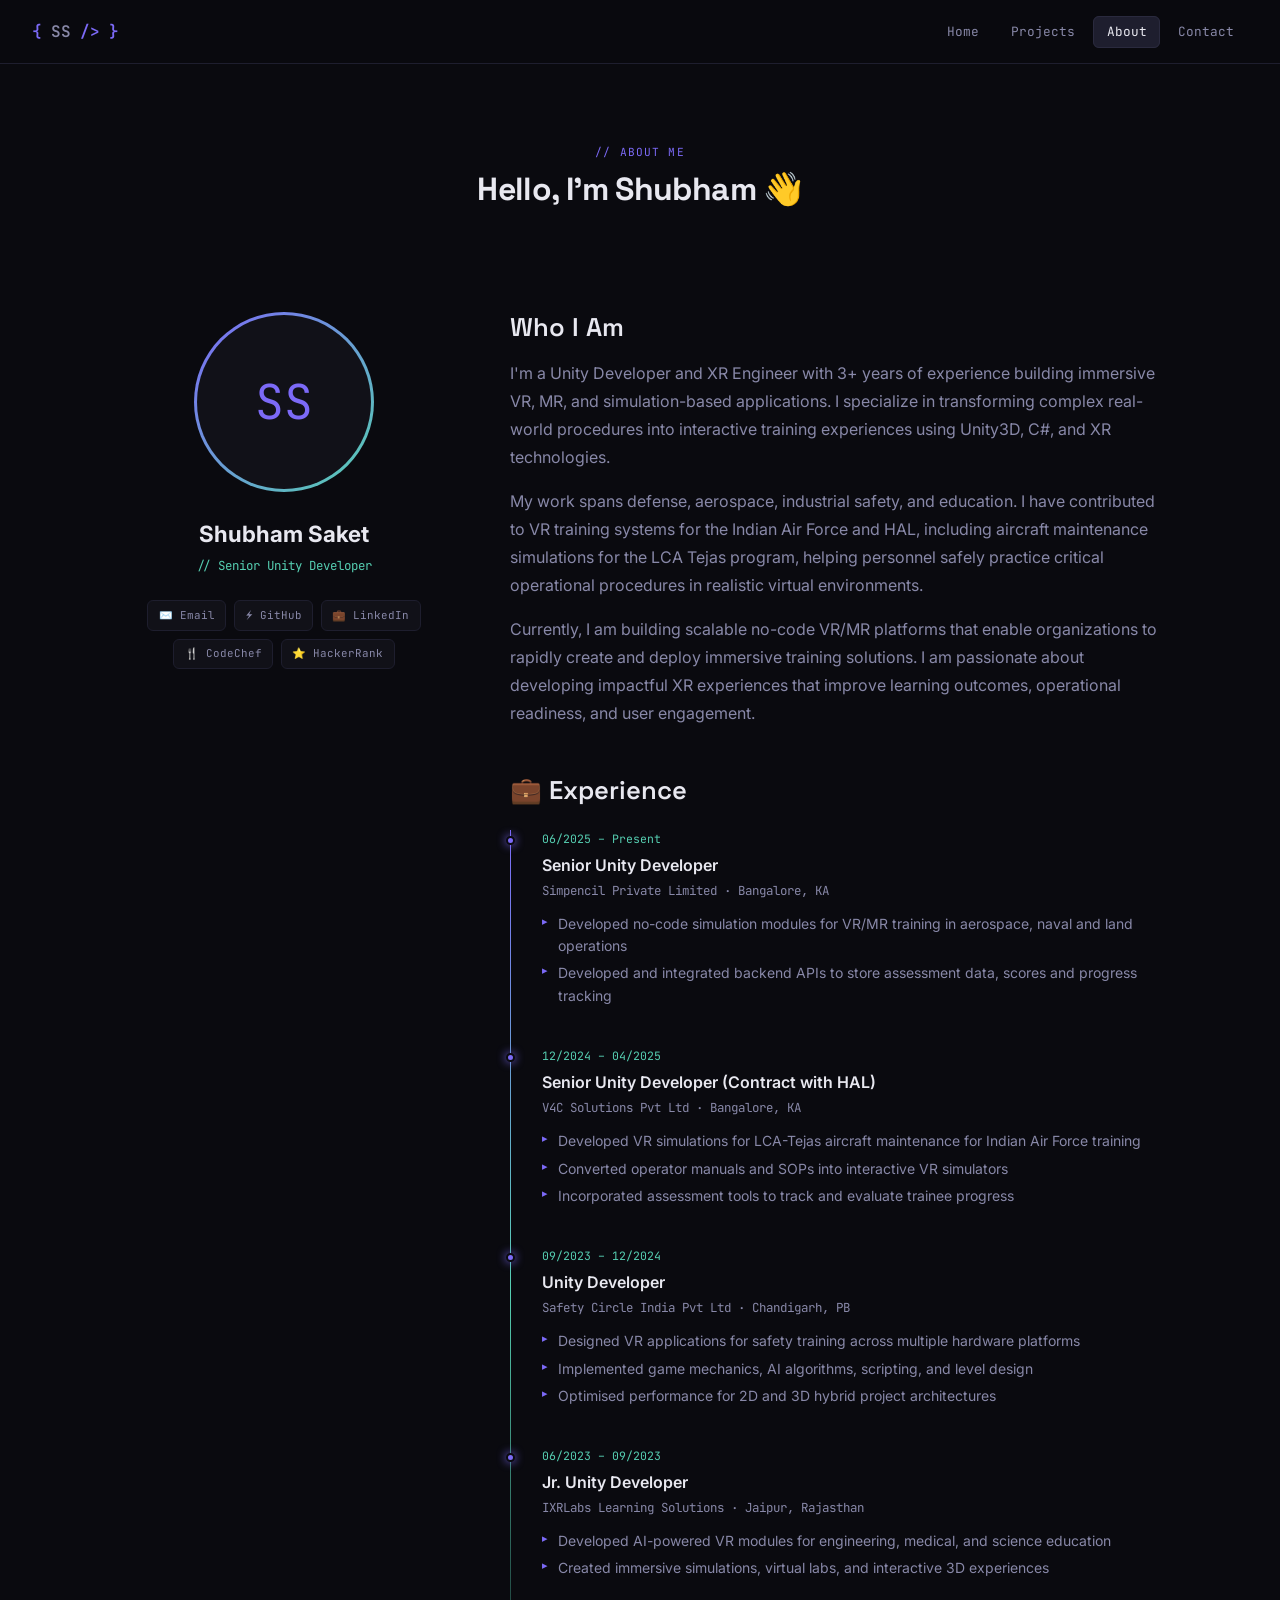
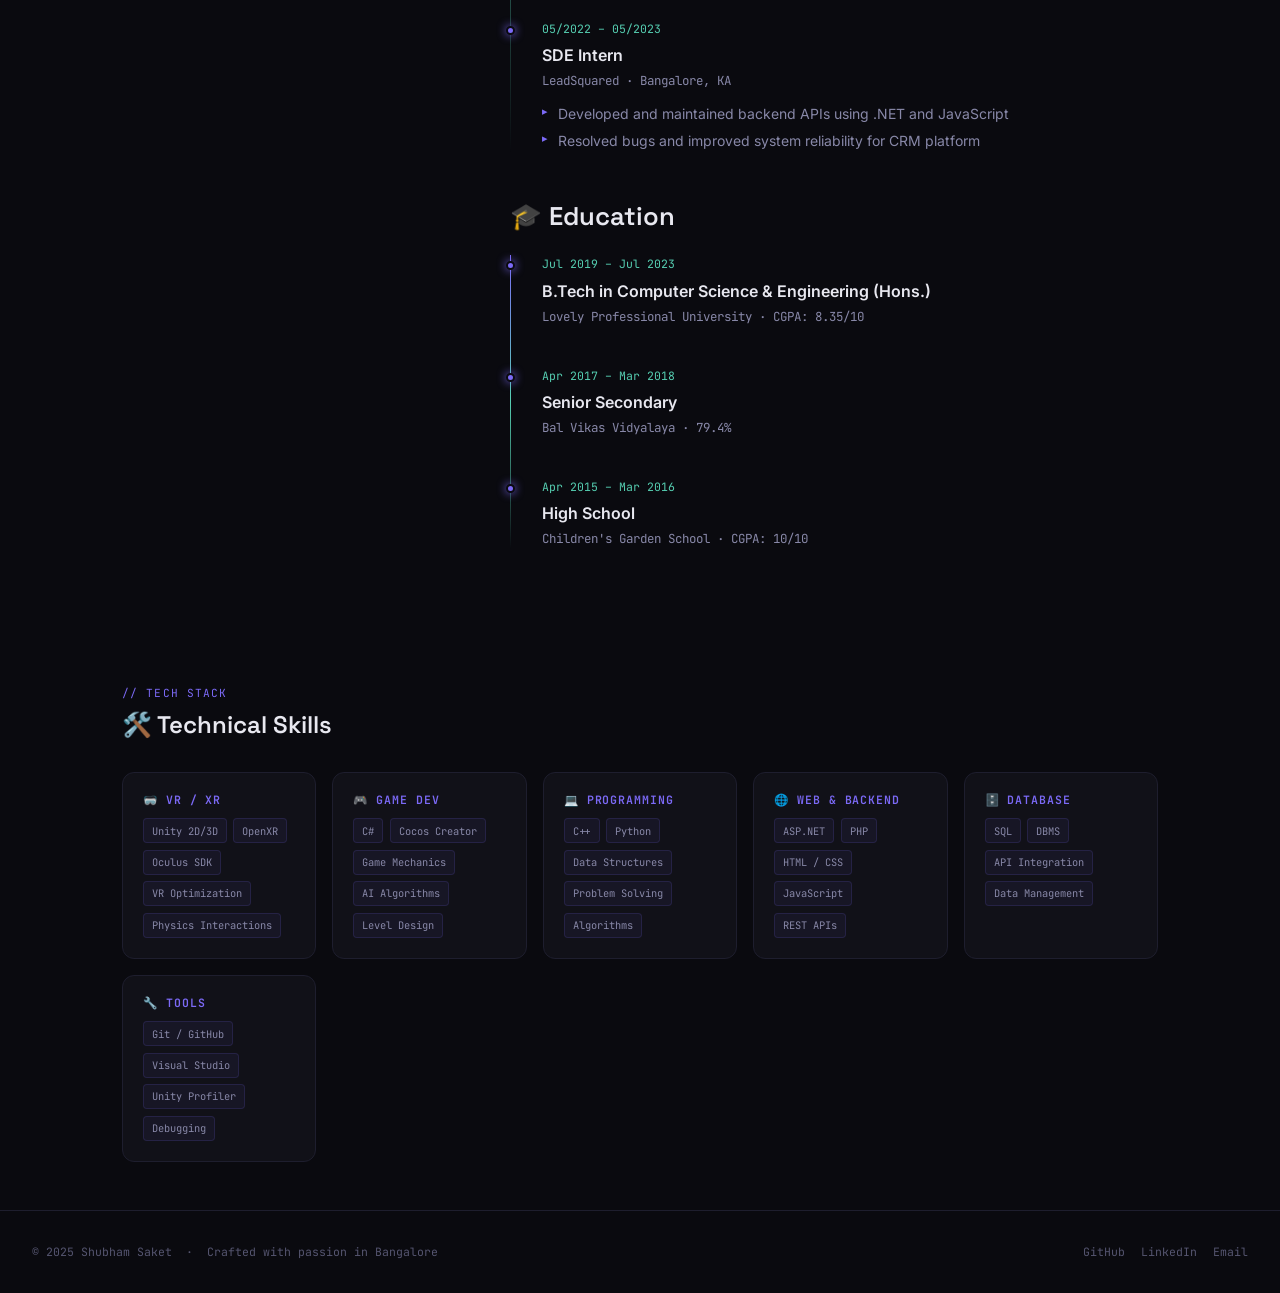
==== about.html @ 0a3963c1 "Add files via upload" ====
<!DOCTYPE html>
<html lang="en">
<head>
  <meta charset="UTF-8" />
  <meta name="viewport" content="width=device-width, initial-scale=1.0" />
  <meta name="description" content="About Shubham Saket – Senior Unity & VR Developer from Bangalore, India." />
  <title>About | Shubham Saket</title>
  <link rel="stylesheet" href="css/style.css" />
  <link rel="icon" href="data:image/svg+xml,<svg xmlns='http://www.w3.org/2000/svg' viewBox='0 0 100 100'><text y='.9em' font-size='90'>🎮</text></svg>" />
</head>
<body>

<nav>
  <div class="nav-logo">{ <span>SS</span> /&gt; }</div>
  <ul class="nav-links">
    <li><a href="index.html">Home</a></li>
    <li><a href="projects.html">Projects</a></li>
    <li><a href="about.html">About</a></li>
    <li><a href="contact.html">Contact</a></li>
  </ul>
  <div class="hamburger"><span></span><span></span><span></span></div>
</nav>

<main>
  <div class="about-hero">
    <div class="container">
      <span class="tag">// About Me</span>
      <h1 class="section-title">Hello, I'm Shubham 👋</h1>
    </div>
  </div>

  <div class="container">
    <div class="about-bio">

      <!-- Sticky Sidebar -->
      <aside class="bio-avatar fade-in">
        <div class="bio-avatar-img">
          <div class="bio-avatar-img-inner">SS</div>
        </div>
        <div class="bio-name">Shubham Saket</div>
        <div class="bio-title">// Senior Unity Developer</div>
        <div class="bio-links">
          <a href="mailto:shubhamsaket49@gmail.com" class="bio-link">✉️ Email</a>
          <a href="https://github.com/shubhamsaket49" target="_blank" class="bio-link">⚡ GitHub</a>
          <a href="https://www.linkedin.com/in/shubhamsaket/" target="_blank" class="bio-link">💼 LinkedIn</a>
          <a href="https://www.codechef.com/users/saket5541" target="_blank" class="bio-link">🍴 CodeChef</a>
          <a href="https://www.hackerrank.com/shubhamsaket49" target="_blank" class="bio-link">⭐ HackerRank</a>
        </div>
      </aside>

      <!-- Main Bio Content -->
      <div class="bio-text fade-in delay-1">

        <!-- WHO I AM — kept exactly as you want -->
        <h2>Who I Am</h2>
        <p>I'm a Unity Developer and XR Engineer with 3+ years of experience building immersive VR, MR, and simulation-based applications. I specialize in transforming complex real-world procedures into interactive training experiences using Unity3D, C#, and XR technologies.</p>
        <p>My work spans defense, aerospace, industrial safety, and education. I have contributed to VR training systems for the Indian Air Force and HAL, including aircraft maintenance simulations for the LCA Tejas program, helping personnel safely practice critical operational procedures in realistic virtual environments.</p>
        <p>Currently, I am building scalable no-code VR/MR platforms that enable organizations to rapidly create and deploy immersive training solutions. I am passionate about developing impactful XR experiences that improve learning outcomes, operational readiness, and user engagement.</p>

        <!-- Experience Timeline -->
        <h2 style="margin-top: 3rem; margin-bottom: 1.5rem;">💼 Experience</h2>
        <div class="timeline">

          <div class="timeline-item">
            <div class="timeline-date">06/2025 – Present</div>
            <div class="timeline-role">Senior Unity Developer</div>
            <div class="timeline-company">Simpencil Private Limited · Bangalore, KA</div>
            <ul>
              <li>Developed no-code simulation modules for VR/MR training in aerospace, naval and land operations</li>
              <li>Developed and integrated backend APIs to store assessment data, scores and progress tracking</li>
            </ul>
          </div>

          <div class="timeline-item">
            <div class="timeline-date">12/2024 – 04/2025</div>
            <div class="timeline-role">Senior Unity Developer (Contract with HAL)</div>
            <div class="timeline-company">V4C Solutions Pvt Ltd · Bangalore, KA</div>
            <ul>
              <li>Developed VR simulations for LCA-Tejas aircraft maintenance for Indian Air Force training</li>
              <li>Converted operator manuals and SOPs into interactive VR simulators</li>
              <li>Incorporated assessment tools to track and evaluate trainee progress</li>
            </ul>
          </div>

          <div class="timeline-item">
            <div class="timeline-date">09/2023 – 12/2024</div>
            <div class="timeline-role">Unity Developer</div>
            <div class="timeline-company">Safety Circle India Pvt Ltd · Chandigarh, PB</div>
            <ul>
              <li>Designed VR applications for safety training across multiple hardware platforms</li>
              <li>Implemented game mechanics, AI algorithms, scripting, and level design</li>
              <li>Optimised performance for 2D and 3D hybrid project architectures</li>
            </ul>
          </div>

          <div class="timeline-item">
            <div class="timeline-date">06/2023 – 09/2023</div>
            <div class="timeline-role">Jr. Unity Developer</div>
            <div class="timeline-company">IXRLabs Learning Solutions · Jaipur, Rajasthan</div>
            <ul>
              <li>Developed AI-powered VR modules for engineering, medical, and science education</li>
              <li>Created immersive simulations, virtual labs, and interactive 3D experiences</li>
            </ul>
          </div>

          <div class="timeline-item">
            <div class="timeline-date">05/2022 – 05/2023</div>
            <div class="timeline-role">SDE Intern</div>
            <div class="timeline-company">LeadSquared · Bangalore, KA</div>
            <ul>
              <li>Developed and maintained backend APIs using .NET and JavaScript</li>
              <li>Resolved bugs and improved system reliability for CRM platform</li>
            </ul>
          </div>

        </div>

        <!-- Education -->
        <h2 style="margin-top: 3rem; margin-bottom: 1.5rem;">🎓 Education</h2>
        <div class="timeline">
          <div class="timeline-item">
            <div class="timeline-date">Jul 2019 – Jul 2023</div>
            <div class="timeline-role">B.Tech in Computer Science & Engineering (Hons.)</div>
            <div class="timeline-company">Lovely Professional University · CGPA: 8.35/10</div>
          </div>
          <div class="timeline-item">
            <div class="timeline-date">Apr 2017 – Mar 2018</div>
            <div class="timeline-role">Senior Secondary</div>
            <div class="timeline-company">Bal Vikas Vidyalaya · 79.4%</div>
          </div>
          <div class="timeline-item">
            <div class="timeline-date">Apr 2015 – Mar 2016</div>
            <div class="timeline-role">High School</div>
            <div class="timeline-company">Children's Garden School · CGPA: 10/10</div>
          </div>
        </div>

      </div>
    </div>

    <!-- Skills Grid -->
    <div class="skills-section fade-in">
      <span class="tag">// Tech Stack</span>
      <h2>🛠️ Technical Skills</h2>
      <div class="skills-grid">

        <div class="skill-category">
          <h4>🥽 VR / XR</h4>
          <ul>
            <li>Unity 2D/3D</li>
            <li>OpenXR</li>
            <li>Oculus SDK</li>
            <li>VR Optimization</li>
            <li>Physics Interactions</li>
          </ul>
        </div>

        <div class="skill-category">
          <h4>🎮 Game Dev</h4>
          <ul>
            <li>C#</li>
            <li>Cocos Creator</li>
            <li>Game Mechanics</li>
            <li>AI Algorithms</li>
            <li>Level Design</li>
          </ul>
        </div>

        <div class="skill-category">
          <h4>💻 Programming</h4>
          <ul>
            <li>C++</li>
            <li>Python</li>
            <li>Data Structures</li>
            <li>Problem Solving</li>
            <li>Algorithms</li>
          </ul>
        </div>

        <div class="skill-category">
          <h4>🌐 Web & Backend</h4>
          <ul>
            <li>ASP.NET</li>
            <li>PHP</li>
            <li>HTML / CSS</li>
            <li>JavaScript</li>
            <li>REST APIs</li>
          </ul>
        </div>

        <div class="skill-category">
          <h4>🗄️ Database</h4>
          <ul>
            <li>SQL</li>
            <li>DBMS</li>
            <li>API Integration</li>
            <li>Data Management</li>
          </ul>
        </div>

        <div class="skill-category">
          <h4>🔧 Tools</h4>
          <ul>
            <li>Git / GitHub</li>
            <li>Visual Studio</li>
            <li>Unity Profiler</li>
            <li>Debugging</li>
          </ul>
        </div>

      </div>
    </div>

  </div>
</main>

<footer>
  <p>© 2025 Shubham Saket &nbsp;·&nbsp; Crafted with passion in Bangalore</p>
  <div class="footer-links">
    <a href="https://github.com/shubhamsaket49" target="_blank">GitHub</a>
    <a href="https://www.linkedin.com/in/shubhamsaket/" target="_blank">LinkedIn</a>
    <a href="mailto:shubhamsaket49@gmail.com">Email</a>
  </div>
</footer>

<script src="js/main.js"></script>
</body>
</html>
---- css/style.css ----
/* ===== IMPORTS ===== */
@import url('https://fonts.googleapis.com/css2?family=JetBrains+Mono:wght@300;400;500;600;700&family=Inter:wght@300;400;500;600;700&family=Space+Grotesk:wght@400;500;600;700&display=swap');

/* ===== RESET & ROOT ===== */
*, *::before, *::after { box-sizing: border-box; margin: 0; padding: 0; }

:root {
  --bg: #0a0a0f;
  --bg-card: #111118;
  --bg-card-hover: #16161f;
  --border: #1e1e2e;
  --border-bright: #2a2a3e;
  --accent: #7c6af7;
  --accent-2: #56cfb2;
  --accent-glow: rgba(124, 106, 247, 0.15);
  --text-primary: #e8e8f0;
  --text-secondary: #8888a8;
  --text-muted: #555570;
  --mono: 'JetBrains Mono', monospace;
  --sans: 'Space Grotesk', sans-serif;
  --body: 'Inter', sans-serif;
  --radius: 12px;
  --radius-sm: 6px;
  --nav-height: 64px;
  --transition: 0.25s ease;
}

html { scroll-behavior: smooth; }

body {
  background: var(--bg);
  color: var(--text-primary);
  font-family: var(--body);
  font-size: 16px;
  line-height: 1.6;
  overflow-x: hidden;
  min-height: 100vh;
}

a { color: var(--accent); text-decoration: none; transition: color var(--transition); }
a:hover { color: var(--accent-2); }

/* ===== SCROLLBAR ===== */
::-webkit-scrollbar { width: 6px; }
::-webkit-scrollbar-track { background: var(--bg); }
::-webkit-scrollbar-thumb { background: var(--border-bright); border-radius: 3px; }

/* ===== NAVBAR ===== */
nav {
  position: fixed;
  top: 0; left: 0; right: 0;
  height: var(--nav-height);
  background: rgba(10, 10, 15, 0.85);
  backdrop-filter: blur(20px);
  border-bottom: 1px solid var(--border);
  display: flex;
  align-items: center;
  justify-content: space-between;
  padding: 0 2rem;
  z-index: 1000;
}

.nav-logo {
  font-family: var(--mono);
  font-size: 1rem;
  font-weight: 600;
  color: var(--accent);
  letter-spacing: -0.02em;
}

.nav-logo span { color: var(--text-secondary); }

.nav-links {
  display: flex;
  gap: 0.25rem;
  list-style: none;
}

.nav-links a {
  font-family: var(--mono);
  font-size: 0.8rem;
  color: var(--text-secondary);
  padding: 0.4rem 0.8rem;
  border-radius: var(--radius-sm);
  transition: all var(--transition);
  border: 1px solid transparent;
}

.nav-links a:hover,
.nav-links a.active {
  color: var(--text-primary);
  background: var(--border);
  border-color: var(--border-bright);
}

.hamburger {
  display: none;
  flex-direction: column;
  gap: 5px;
  cursor: pointer;
  padding: 4px;
}

.hamburger span {
  display: block;
  width: 22px;
  height: 2px;
  background: var(--text-secondary);
  border-radius: 2px;
  transition: all var(--transition);
}

/* ===== LAYOUT ===== */
main { padding-top: var(--nav-height); min-height: 100vh; }

.container {
  max-width: 1100px;
  margin: 0 auto;
  padding: 0 2rem;
}

section { padding: 5rem 0; }

/* ===== TYPOGRAPHY ===== */
h1, h2, h3, h4 { font-family: var(--sans); font-weight: 600; line-height: 1.2; }

.section-title {
  font-size: 2rem;
  font-weight: 700;
  margin-bottom: 0.5rem;
  letter-spacing: -0.02em;
}

.section-subtitle {
  color: var(--text-secondary);
  font-size: 1rem;
  margin-bottom: 3rem;
}

.tag {
  font-family: var(--mono);
  font-size: 0.7rem;
  color: var(--accent);
  letter-spacing: 0.1em;
  text-transform: uppercase;
  margin-bottom: 0.5rem;
  display: block;
}

/* ===== HERO ===== */
.hero {
  min-height: 100vh;
  display: flex;
  align-items: center;
  position: relative;
  overflow: hidden;
  padding: 6rem 0 4rem;
}

.hero-grid-bg {
  position: absolute;
  inset: 0;
  background-image:
    linear-gradient(var(--border) 1px, transparent 1px),
    linear-gradient(90deg, var(--border) 1px, transparent 1px);
  background-size: 50px 50px;
  opacity: 0.3;
  mask-image: radial-gradient(ellipse 80% 80% at 50% 50%, black 30%, transparent 100%);
}

.hero-glow {
  position: absolute;
  width: 600px;
  height: 600px;
  background: radial-gradient(circle, rgba(124, 106, 247, 0.12) 0%, transparent 70%);
  top: 50%;
  left: 50%;
  transform: translate(-50%, -50%);
  pointer-events: none;
}

.hero-content {
  position: relative;
  display: grid;
  grid-template-columns: 1fr auto;
  gap: 4rem;
  align-items: center;
  width: 100%;
}

.hero-badge {
  display: inline-flex;
  align-items: center;
  gap: 0.5rem;
  background: var(--accent-glow);
  border: 1px solid rgba(124, 106, 247, 0.3);
  border-radius: 100px;
  padding: 0.35rem 0.9rem;
  font-family: var(--mono);
  font-size: 0.72rem;
  color: var(--accent);
  margin-bottom: 1.5rem;
}

.hero-badge::before {
  content: '';
  width: 6px;
  height: 6px;
  background: var(--accent-2);
  border-radius: 50%;
  animation: pulse 2s infinite;
}

@keyframes pulse {
  0%, 100% { opacity: 1; transform: scale(1); }
  50% { opacity: 0.5; transform: scale(1.3); }
}

.hero h1 {
  font-size: clamp(2.5rem, 5vw, 3.8rem);
  font-weight: 700;
  letter-spacing: -0.03em;
  margin-bottom: 1rem;
  line-height: 1.1;
}

.hero h1 .accent { color: var(--accent); }

.hero-role {
  font-family: var(--mono);
  font-size: 1rem;
  color: var(--accent-2);
  margin-bottom: 1.5rem;
}

.hero p {
  color: var(--text-secondary);
  font-size: 1.05rem;
  max-width: 520px;
  margin-bottom: 2rem;
  line-height: 1.7;
}

.hero-stats {
  display: flex;
  gap: 2rem;
  margin-bottom: 2.5rem;
}

.stat { text-align: center; }
.stat-num {
  font-family: var(--mono);
  font-size: 1.8rem;
  font-weight: 700;
  color: var(--accent);
  display: block;
  line-height: 1;
}
.stat-label {
  font-size: 0.72rem;
  color: var(--text-muted);
  text-transform: uppercase;
  letter-spacing: 0.08em;
  margin-top: 0.3rem;
}

.hero-actions {
  display: flex;
  gap: 1rem;
  flex-wrap: wrap;
}

.btn {
  display: inline-flex;
  align-items: center;
  gap: 0.5rem;
  padding: 0.75rem 1.5rem;
  border-radius: var(--radius-sm);
  font-family: var(--mono);
  font-size: 0.82rem;
  font-weight: 500;
  cursor: pointer;
  transition: all var(--transition);
  border: 1px solid transparent;
  text-decoration: none;
}

.btn-primary {
  background: var(--accent);
  color: #fff;
  border-color: var(--accent);
}

.btn-primary:hover {
  background: #6a58e0;
  color: #fff;
  transform: translateY(-2px);
  box-shadow: 0 8px 25px rgba(124, 106, 247, 0.35);
}

.btn-outline {
  background: transparent;
  color: var(--text-primary);
  border-color: var(--border-bright);
}

.btn-outline:hover {
  border-color: var(--accent);
  color: var(--accent);
  background: var(--accent-glow);
}

/* Hero Avatar */
.hero-avatar-wrap {
  position: relative;
  flex-shrink: 0;
}

.avatar-ring {
  width: 220px;
  height: 220px;
  border-radius: 50%;
  background: linear-gradient(135deg, var(--accent), var(--accent-2));
  padding: 3px;
  position: relative;
}

.avatar-inner {
  width: 100%;
  height: 100%;
  border-radius: 50%;
  background: var(--bg-card);
  display: flex;
  align-items: center;
  justify-content: center;
  font-family: var(--mono);
  font-size: 4rem;
  font-weight: 700;
  color: var(--accent);
  overflow: hidden;
}

.avatar-inner img {
  width: 100%;
  height: 100%;
  object-fit: cover;
}

/* floating chips */
.hero-chips {
  display: flex;
  flex-direction: column;
  gap: 0.6rem;
  position: absolute;
  right: -110px;
  top: 50%;
  transform: translateY(-50%);
}

.chip {
  background: var(--bg-card);
  border: 1px solid var(--border-bright);
  border-radius: var(--radius-sm);
  padding: 0.4rem 0.75rem;
  font-family: var(--mono);
  font-size: 0.68rem;
  color: var(--text-secondary);
  white-space: nowrap;
  display: flex;
  align-items: center;
  gap: 0.4rem;
}

.chip-icon { font-size: 0.85rem; }

/* ===== FEATURED PROJECTS ===== */
.projects-grid {
  display: grid;
  grid-template-columns: repeat(auto-fill, minmax(320px, 1fr));
  gap: 1.5rem;
}

.project-card {
  background: var(--bg-card);
  border: 1px solid var(--border);
  border-radius: var(--radius);
  padding: 1.75rem;
  transition: all var(--transition);
  position: relative;
  overflow: hidden;
}

.project-card::before {
  content: '';
  position: absolute;
  top: 0; left: 0; right: 0;
  height: 1px;
  background: linear-gradient(90deg, transparent, var(--accent), transparent);
  opacity: 0;
  transition: opacity var(--transition);
}

.project-card:hover {
  border-color: var(--border-bright);
  background: var(--bg-card-hover);
  transform: translateY(-4px);
  box-shadow: 0 20px 40px rgba(0, 0, 0, 0.3);
}

.project-card:hover::before { opacity: 1; }

.card-header {
  display: flex;
  justify-content: space-between;
  align-items: flex-start;
  margin-bottom: 1rem;
}

.card-icon {
  width: 44px;
  height: 44px;
  border-radius: 10px;
  background: var(--accent-glow);
  border: 1px solid rgba(124, 106, 247, 0.2);
  display: flex;
  align-items: center;
  justify-content: center;
  font-size: 1.3rem;
}

.card-meta {
  font-family: var(--mono);
  font-size: 0.68rem;
  color: var(--text-muted);
  text-align: right;
}

.card-company {
  color: var(--accent-2);
  display: block;
  margin-bottom: 0.15rem;
}

.project-card h3 {
  font-size: 1.05rem;
  margin-bottom: 0.6rem;
  color: var(--text-primary);
}

.project-card p {
  font-size: 0.875rem;
  color: var(--text-secondary);
  line-height: 1.6;
  margin-bottom: 1.25rem;
}

.card-tags {
  display: flex;
  flex-wrap: wrap;
  gap: 0.4rem;
}

.pill {
  font-family: var(--mono);
  font-size: 0.65rem;
  padding: 0.25rem 0.6rem;
  border-radius: 100px;
  background: rgba(124, 106, 247, 0.08);
  border: 1px solid rgba(124, 106, 247, 0.2);
  color: var(--accent);
}

/* ===== EXPERTISE / SKILLS GRID ===== */
.expertise-grid {
  display: grid;
  grid-template-columns: repeat(auto-fill, minmax(240px, 1fr));
  gap: 1rem;
}

.expertise-card {
  background: var(--bg-card);
  border: 1px solid var(--border);
  border-radius: var(--radius);
  padding: 1.5rem;
  transition: all var(--transition);
}

.expertise-card:hover {
  border-color: var(--border-bright);
  transform: translateY(-2px);
}

.expertise-icon {
  font-size: 1.8rem;
  margin-bottom: 1rem;
  display: block;
}

.expertise-card h3 {
  font-size: 0.95rem;
  margin-bottom: 0.75rem;
  color: var(--text-primary);
}

.expertise-card ul {
  list-style: none;
  display: flex;
  flex-direction: column;
  gap: 0.35rem;
}

.expertise-card ul li {
  font-family: var(--mono);
  font-size: 0.72rem;
  color: var(--text-secondary);
  padding-left: 0.75rem;
  position: relative;
}

.expertise-card ul li::before {
  content: '›';
  position: absolute;
  left: 0;
  color: var(--accent);
}

/* ===== ABOUT PAGE ===== */
.about-hero {
  padding: 5rem 0 3rem;
  text-align: center;
}

.about-bio {
  display: grid;
  grid-template-columns: 1fr 2fr;
  gap: 4rem;
  align-items: start;
  padding: 3rem 0;
}

.bio-avatar {
  position: sticky;
  top: calc(var(--nav-height) + 2rem);
  text-align: center;
}

.bio-avatar-img {
  width: 180px;
  height: 180px;
  border-radius: 50%;
  background: linear-gradient(135deg, var(--accent), var(--accent-2));
  padding: 3px;
  margin: 0 auto 1.5rem;
  display: block;
}

.bio-avatar-img-inner {
  width: 100%;
  height: 100%;
  border-radius: 50%;
  background: var(--bg-card);
  display: flex;
  align-items: center;
  justify-content: center;
  font-family: var(--mono);
  font-size: 3rem;
  color: var(--accent);
  overflow: hidden;
}

.bio-avatar-img-inner img {
  width: 100%;
  height: 100%;
  object-fit: cover;
}

.bio-name {
  font-size: 1.4rem;
  font-weight: 700;
  margin-bottom: 0.25rem;
}

.bio-title {
  font-family: var(--mono);
  font-size: 0.78rem;
  color: var(--accent-2);
  margin-bottom: 1.5rem;
}

.bio-links {
  display: flex;
  justify-content: center;
  gap: 0.5rem;
  flex-wrap: wrap;
}

.bio-link {
  display: flex;
  align-items: center;
  gap: 0.3rem;
  font-family: var(--mono);
  font-size: 0.68rem;
  color: var(--text-secondary);
  background: var(--bg-card);
  border: 1px solid var(--border);
  border-radius: var(--radius-sm);
  padding: 0.35rem 0.65rem;
  transition: all var(--transition);
}

.bio-link:hover {
  border-color: var(--accent);
  color: var(--accent);
}

.bio-text { }

.bio-text h2 {
  font-size: 1.6rem;
  margin-bottom: 1rem;
  color: var(--text-primary);
}

.bio-text p {
  color: var(--text-secondary);
  margin-bottom: 1rem;
  line-height: 1.75;
}

/* Timeline */
.timeline { position: relative; }

.timeline::before {
  content: '';
  position: absolute;
  left: 0;
  top: 0;
  bottom: 0;
  width: 1px;
  background: linear-gradient(to bottom, var(--accent), var(--accent-2), transparent);
}

.timeline-item {
  position: relative;
  padding-left: 2rem;
  margin-bottom: 2.5rem;
}

.timeline-item::before {
  content: '';
  position: absolute;
  left: -4px;
  top: 6px;
  width: 9px;
  height: 9px;
  border-radius: 50%;
  background: var(--accent);
  border: 2px solid var(--bg);
  box-shadow: 0 0 10px var(--accent);
}

.timeline-date {
  font-family: var(--mono);
  font-size: 0.72rem;
  color: var(--accent-2);
  margin-bottom: 0.3rem;
}

.timeline-role {
  font-size: 1rem;
  font-weight: 600;
  margin-bottom: 0.15rem;
}

.timeline-company {
  font-family: var(--mono);
  font-size: 0.78rem;
  color: var(--text-secondary);
  margin-bottom: 0.75rem;
}

.timeline-item ul {
  list-style: none;
  display: flex;
  flex-direction: column;
  gap: 0.3rem;
}

.timeline-item ul li {
  font-size: 0.875rem;
  color: var(--text-secondary);
  padding-left: 1rem;
  position: relative;
}

.timeline-item ul li::before {
  content: '▸';
  position: absolute;
  left: 0;
  color: var(--accent);
  font-size: 0.7rem;
}

/* Skills Grid */
.skills-section { padding: 3rem 0; }
.skills-section h2 { font-size: 1.5rem; margin-bottom: 2rem; }

.skills-grid {
  display: grid;
  grid-template-columns: repeat(auto-fill, minmax(180px, 1fr));
  gap: 1rem;
}

.skill-category {
  background: var(--bg-card);
  border: 1px solid var(--border);
  border-radius: var(--radius);
  padding: 1.25rem;
}

.skill-category h4 {
  font-family: var(--mono);
  font-size: 0.72rem;
  color: var(--accent);
  text-transform: uppercase;
  letter-spacing: 0.08em;
  margin-bottom: 0.75rem;
  display: flex;
  align-items: center;
  gap: 0.5rem;
}

.skill-category ul {
  list-style: none;
  display: flex;
  flex-wrap: wrap;
  gap: 0.4rem;
}

.skill-category ul li {
  font-family: var(--mono);
  font-size: 0.65rem;
  background: rgba(124, 106, 247, 0.06);
  border: 1px solid rgba(124, 106, 247, 0.15);
  border-radius: 4px;
  padding: 0.2rem 0.5rem;
  color: var(--text-secondary);
}

/* ===== PROJECTS PAGE ===== */
.projects-hero {
  padding: 5rem 0 2rem;
  text-align: center;
}

.filter-bar {
  display: flex;
  gap: 0.5rem;
  margin-bottom: 3rem;
  flex-wrap: wrap;
}

.filter-btn {
  font-family: var(--mono);
  font-size: 0.72rem;
  padding: 0.4rem 0.9rem;
  border-radius: 100px;
  border: 1px solid var(--border);
  background: transparent;
  color: var(--text-secondary);
  cursor: pointer;
  transition: all var(--transition);
}

.filter-btn:hover,
.filter-btn.active {
  background: var(--accent);
  border-color: var(--accent);
  color: #fff;
}

.full-project-card {
  background: var(--bg-card);
  border: 1px solid var(--border);
  border-radius: var(--radius);
  padding: 2rem;
  transition: all var(--transition);
  margin-bottom: 1.5rem;
}

.full-project-card:hover {
  border-color: var(--border-bright);
  box-shadow: 0 8px 30px rgba(0,0,0,0.25);
}

.fpc-top {
  display: flex;
  justify-content: space-between;
  align-items: flex-start;
  margin-bottom: 1rem;
}

.fpc-left {
  display: flex;
  align-items: center;
  gap: 1rem;
}

.fpc-icon {
  width: 50px;
  height: 50px;
  border-radius: 12px;
  background: var(--accent-glow);
  border: 1px solid rgba(124, 106, 247, 0.2);
  display: flex;
  align-items: center;
  justify-content: center;
  font-size: 1.5rem;
  flex-shrink: 0;
}

.fpc-title-group h3 { font-size: 1.15rem; margin-bottom: 0.2rem; }
.fpc-role {
  font-family: var(--mono);
  font-size: 0.72rem;
  color: var(--accent-2);
}

.fpc-date {
  font-family: var(--mono);
  font-size: 0.72rem;
  color: var(--text-muted);
  text-align: right;
}

.fpc-employer {
  color: var(--text-secondary);
  display: block;
  margin-bottom: 0.2rem;
}

.fpc-body {
  display: grid;
  grid-template-columns: 2fr 1fr;
  gap: 2rem;
  margin-top: 1.25rem;
}

.fpc-desc {
  font-size: 0.875rem;
  color: var(--text-secondary);
  line-height: 1.7;
  margin-bottom: 1rem;
}

.fpc-bullets {
  list-style: none;
  display: flex;
  flex-direction: column;
  gap: 0.35rem;
}

.fpc-bullets li {
  font-size: 0.8rem;
  color: var(--text-secondary);
  padding-left: 1rem;
  position: relative;
}

.fpc-bullets li::before {
  content: '▸';
  position: absolute;
  left: 0;
  color: var(--accent);
  font-size: 0.65rem;
  top: 0.1rem;
}

.fpc-tags-wrap { }
.fpc-tags-label {
  font-family: var(--mono);
  font-size: 0.65rem;
  text-transform: uppercase;
  letter-spacing: 0.1em;
  color: var(--text-muted);
  margin-bottom: 0.6rem;
}

/* ===== CONTACT PAGE ===== */
.contact-hero {
  padding: 5rem 0 2rem;
  text-align: center;
}

.contact-grid {
  display: grid;
  grid-template-columns: 1fr 1fr;
  gap: 3rem;
  padding: 2rem 0 5rem;
  align-items: start;
}

.contact-info { display: flex; flex-direction: column; gap: 1.25rem; }

.contact-card {
  background: var(--bg-card);
  border: 1px solid var(--border);
  border-radius: var(--radius);
  padding: 1.5rem;
  display: flex;
  align-items: center;
  gap: 1rem;
  transition: all var(--transition);
}

.contact-card:hover { border-color: var(--border-bright); transform: translateX(4px); }

.contact-card-icon {
  width: 44px;
  height: 44px;
  border-radius: 10px;
  background: var(--accent-glow);
  border: 1px solid rgba(124, 106, 247, 0.2);
  display: flex;
  align-items: center;
  justify-content: center;
  font-size: 1.2rem;
  flex-shrink: 0;
}

.contact-card-content h4 {
  font-size: 0.875rem;
  margin-bottom: 0.25rem;
}

.contact-card-content p, .contact-card-content a {
  font-family: var(--mono);
  font-size: 0.78rem;
  color: var(--text-secondary);
}

.contact-card-content a:hover { color: var(--accent); }

/* Contact Form */
.contact-form-wrap {
  background: var(--bg-card);
  border: 1px solid var(--border);
  border-radius: var(--radius);
  padding: 2rem;
}

.contact-form-wrap h2 {
  font-size: 1.3rem;
  margin-bottom: 1.5rem;
}

.form-group {
  margin-bottom: 1.25rem;
}

.form-group label {
  display: block;
  font-family: var(--mono);
  font-size: 0.72rem;
  color: var(--text-secondary);
  text-transform: uppercase;
  letter-spacing: 0.08em;
  margin-bottom: 0.5rem;
}

.form-group input,
.form-group textarea {
  width: 100%;
  background: var(--bg);
  border: 1px solid var(--border);
  border-radius: var(--radius-sm);
  padding: 0.75rem 1rem;
  font-family: var(--body);
  font-size: 0.9rem;
  color: var(--text-primary);
  transition: border-color var(--transition);
  outline: none;
}

.form-group input:focus,
.form-group textarea:focus { border-color: var(--accent); }

.form-group textarea { resize: vertical; min-height: 120px; }

/* Social Links */
.social-row {
  display: flex;
  gap: 0.75rem;
  margin-top: 2rem;
  flex-wrap: wrap;
}

.social-btn {
  display: flex;
  align-items: center;
  gap: 0.5rem;
  background: var(--bg-card);
  border: 1px solid var(--border);
  border-radius: var(--radius-sm);
  padding: 0.5rem 1rem;
  font-family: var(--mono);
  font-size: 0.72rem;
  color: var(--text-secondary);
  transition: all var(--transition);
}

.social-btn:hover {
  border-color: var(--accent);
  color: var(--accent);
}

/* ===== FOOTER ===== */
footer {
  border-top: 1px solid var(--border);
  padding: 2rem;
  display: flex;
  justify-content: space-between;
  align-items: center;
  flex-wrap: wrap;
  gap: 1rem;
}

footer p {
  font-family: var(--mono);
  font-size: 0.72rem;
  color: var(--text-muted);
}

.footer-links { display: flex; gap: 1rem; }
.footer-links a {
  font-family: var(--mono);
  font-size: 0.72rem;
  color: var(--text-muted);
}
.footer-links a:hover { color: var(--accent); }

/* ===== ANIMATIONS ===== */
.fade-in {
  opacity: 0;
  transform: translateY(24px);
  transition: opacity 0.6s ease, transform 0.6s ease;
}

.fade-in.visible {
  opacity: 1;
  transform: translateY(0);
}

/* Stagger delays */
.delay-1 { transition-delay: 0.1s; }
.delay-2 { transition-delay: 0.2s; }
.delay-3 { transition-delay: 0.3s; }
.delay-4 { transition-delay: 0.4s; }

/* ===== MOBILE MENU ===== */
@media (max-width: 768px) {
  .hamburger { display: flex; }

  .nav-links {
    position: fixed;
    top: var(--nav-height);
    left: 0; right: 0;
    background: rgba(10, 10, 15, 0.97);
    backdrop-filter: blur(20px);
    padding: 1.5rem;
    flex-direction: column;
    border-bottom: 1px solid var(--border);
    display: none;
  }

  .nav-links.open { display: flex; }
  .nav-links a { padding: 0.75rem 1rem; }

  .hero-content { grid-template-columns: 1fr; gap: 2rem; }
  .hero-avatar-wrap { order: -1; display: flex; justify-content: center; }
  .hero-chips { display: none; }
  .avatar-ring { width: 160px; height: 160px; }
  .hero-stats { gap: 1.5rem; }

  .about-bio { grid-template-columns: 1fr; gap: 2rem; }
  .bio-avatar { position: static; }

  .contact-grid { grid-template-columns: 1fr; }

  .fpc-body { grid-template-columns: 1fr; }

  .section-title { font-size: 1.6rem; }

  footer { flex-direction: column; text-align: center; }
}

@media (max-width: 480px) {
  .container { padding: 0 1.25rem; }
  .hero-actions { flex-direction: column; }
  .btn { justify-content: center; }
}

/* ===== FORM VALIDATION STYLES ===== */
.input-error {
  border-color: #e05555 !important;
  background: rgba(224, 85, 85, 0.05) !important;
  animation: shake 0.3s ease;
}

@keyframes shake {
  0%, 100% { transform: translateX(0); }
  25%       { transform: translateX(-6px); }
  75%       { transform: translateX(6px); }
}

.field-error {
  display: block;
  margin-top: 0.4rem;
  font-family: var(--mono);
  font-size: 0.68rem;
  color: #e05555;
  padding-left: 0.25rem;
}

.form-group input:focus.input-error,
.form-group textarea:focus.input-error {
  border-color: #e05555;
  box-shadow: 0 0 0 3px rgba(224, 85, 85, 0.15);
}

.submit-btn:disabled {
  opacity: 0.8;
  cursor: not-allowed;
}

/* ===== WHO I AM CARDS ===== */
.bio-intro {
  font-size: 1rem;
  color: var(--text-secondary);
  line-height: 1.75;
  margin-bottom: 1.75rem;
}

.bio-intro strong {
  color: var(--text-primary);
  font-weight: 600;
}

.who-cards {
  display: grid;
  grid-template-columns: 1fr 1fr;
  gap: 1rem;
  margin-bottom: 0.5rem;
}

.who-card {
  background: var(--bg);
  border: 1px solid var(--border);
  border-radius: var(--radius);
  padding: 1.25rem;
  display: flex;
  gap: 0.9rem;
  align-items: flex-start;
  transition: border-color var(--transition), transform var(--transition);
}

.who-card:hover {
  border-color: var(--border-bright);
  transform: translateY(-2px);
}

.who-card-featured {
  grid-column: 1 / -1;
  border-color: rgba(124, 106, 247, 0.35);
  background: var(--accent-glow);
  position: relative;
  overflow: hidden;
}

.who-card-featured::before {
  content: '';
  position: absolute;
  top: 0; left: 0; right: 0;
  height: 2px;
  background: linear-gradient(90deg, var(--accent), var(--accent-2));
}

.who-card-icon {
  font-size: 1.4rem;
  flex-shrink: 0;
  margin-top: 0.1rem;
}

.who-card-body h4 {
  font-size: 0.88rem;
  font-weight: 600;
  color: var(--text-primary);
  margin-bottom: 0.4rem;
  font-family: var(--sans);
}

.who-card-body p {
  font-size: 0.82rem;
  color: var(--text-secondary);
  line-height: 1.65;
  margin: 0;
}

.who-card-body strong {
  color: var(--accent);
  font-weight: 500;
}

@media (max-width: 640px) {
  .who-cards {
    grid-template-columns: 1fr;
  }
  .who-card-featured {
    grid-column: auto;
  }
}
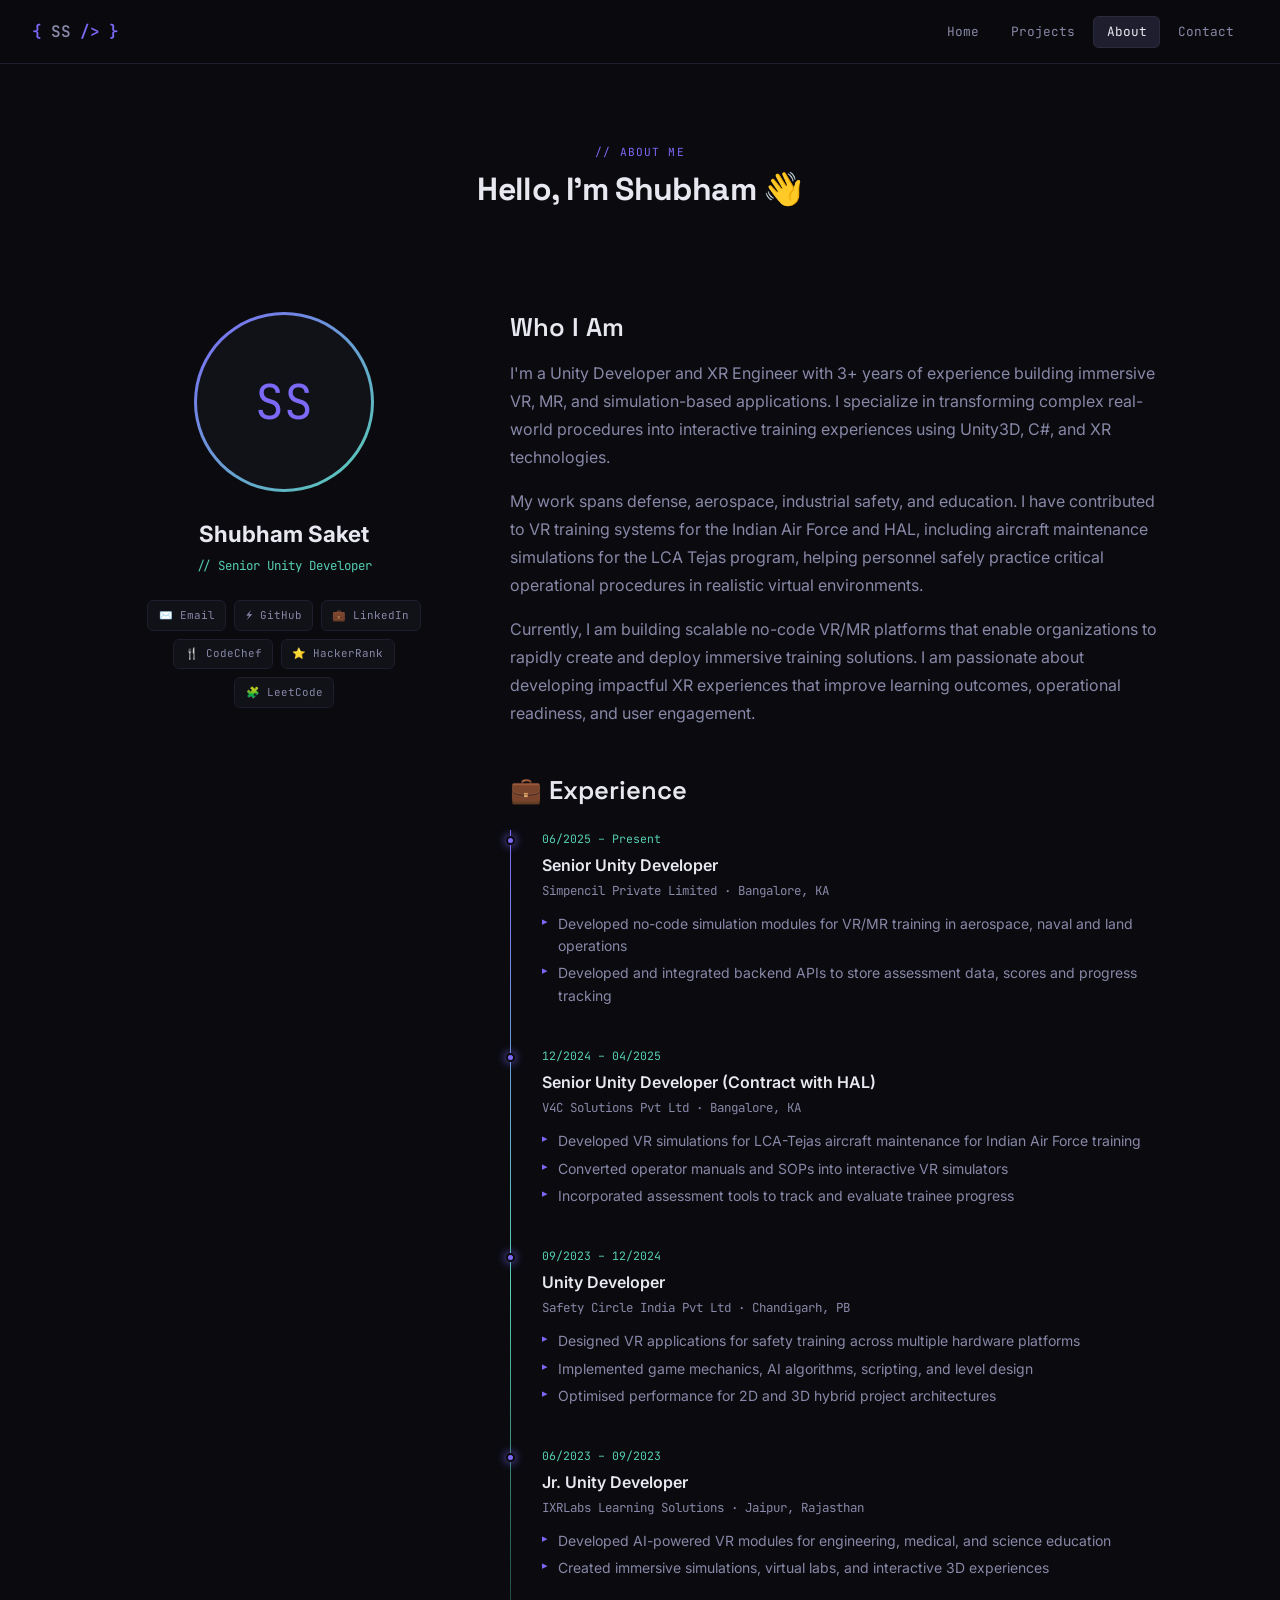
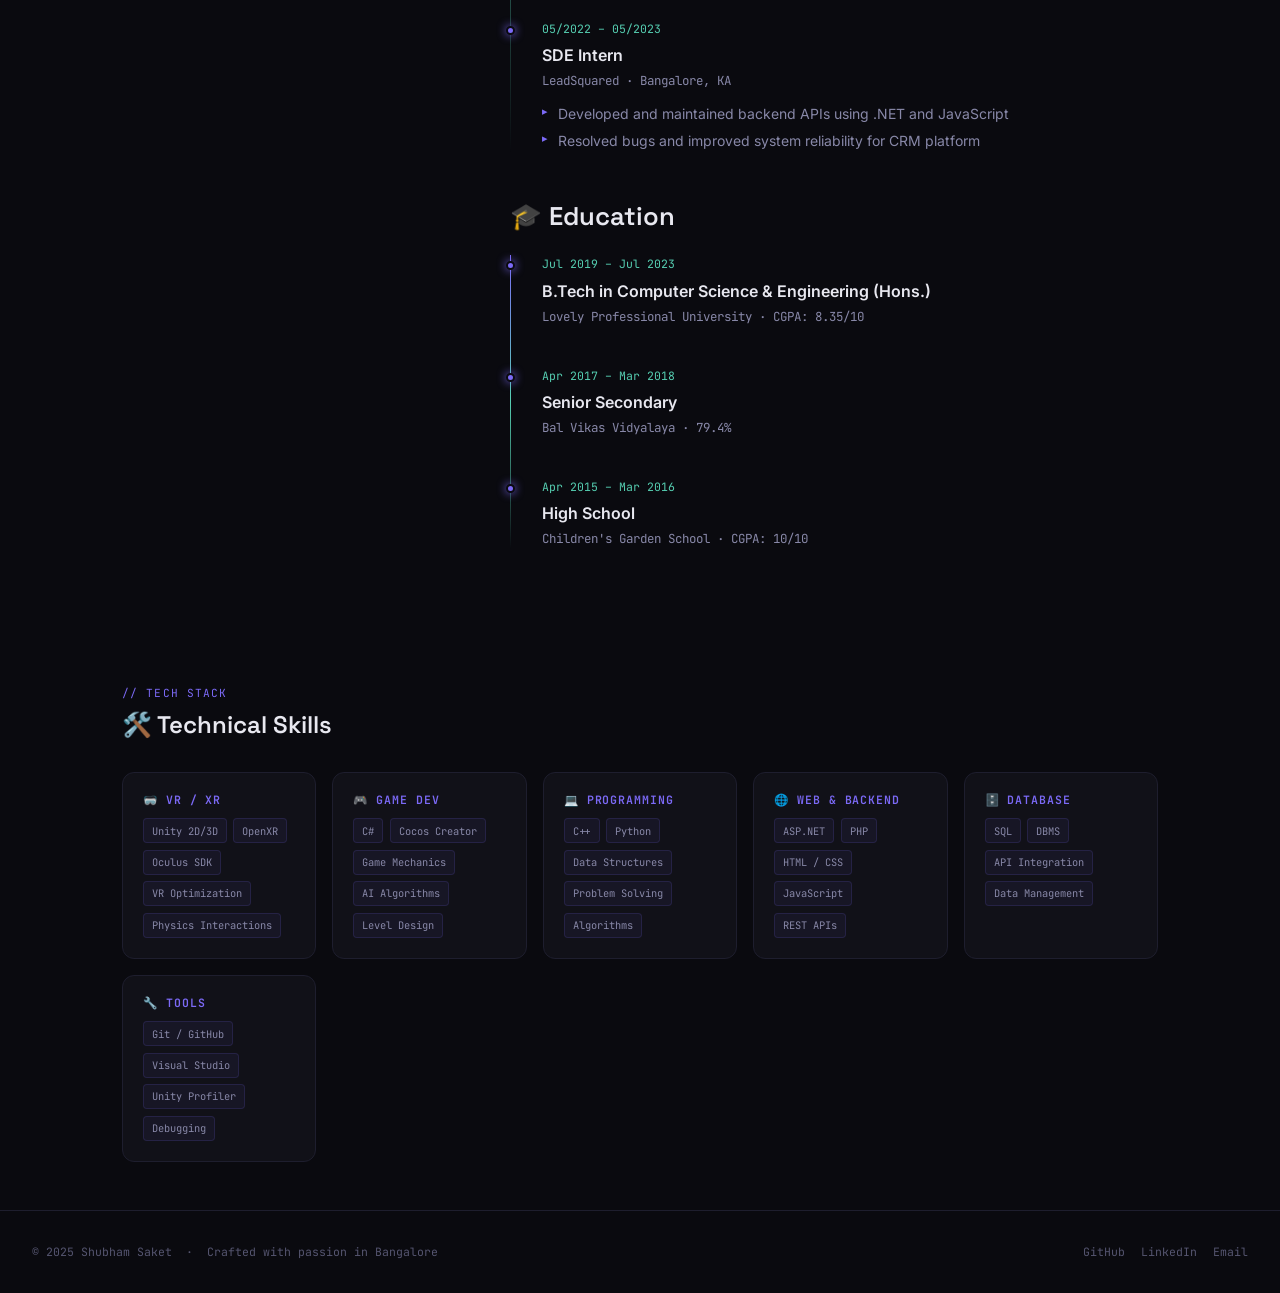
==== commit 9177854f: "Update about.html" ====
--- a/about.html
+++ b/about.html
@@ -45,6 +45,7 @@
           <a href="https://www.linkedin.com/in/shubhamsaket/" target="_blank" class="bio-link">💼 LinkedIn</a>
           <a href="https://www.codechef.com/users/saket5541" target="_blank" class="bio-link">🍴 CodeChef</a>
           <a href="https://www.hackerrank.com/shubhamsaket49" target="_blank" class="bio-link">⭐ HackerRank</a>
+          <a href="https://leetcode.com/shubham2710" target="_blank" class="bio-link">🧩 LeetCode</a>
         </div>
       </aside>
 
--- a/css/style.css
+++ b/css/style.css
@@ -295,7 +295,7 @@
   background: #6a58e0;
   color: #fff;
   transform: translateY(-2px);
-  box-shadow: 0 8px 25px rgba(124, 106, 247, 0.35);
+  box-shadow: 0 8px 25px rgba(124, 106, 247, 0.35), 0 0 20px rgba(124, 106, 247, 0.3);
 }
 
 .btn-outline {
@@ -486,8 +486,9 @@
 }
 
 .expertise-card:hover {
-  border-color: var(--border-bright);
-  transform: translateY(-2px);
+  border-color: var(--accent);
+  box-shadow: 0 0 16px rgba(124, 106, 247, 0.25);
+  transform: translateY(-3px);
 }
 
 .expertise-icon {
@@ -716,6 +717,13 @@
   border: 1px solid var(--border);
   border-radius: var(--radius);
   padding: 1.25rem;
+  transition: all var(--transition);
+}
+
+.skill-category:hover {
+  border-color: var(--accent);
+  box-shadow: 0 0 16px rgba(124, 106, 247, 0.25);
+  transform: translateY(-3px);
 }
 
 .skill-category h4 {
@@ -913,7 +921,11 @@
   transition: all var(--transition);
 }
 
-.contact-card:hover { border-color: var(--border-bright); transform: translateX(4px); }
+.contact-card:hover {
+  border-color: var(--accent);
+  transform: translateX(4px);
+  box-shadow: 0 0 16px rgba(124, 106, 247, 0.2);
+}
 
 .contact-card-icon {
   width: 44px;
@@ -983,7 +995,10 @@
 }
 
 .form-group input:focus,
-.form-group textarea:focus { border-color: var(--accent); }
+.form-group textarea:focus {
+  border-color: var(--accent);
+  box-shadow: 0 0 12px rgba(124, 106, 247, 0.2);
+}
 
 .form-group textarea { resize: vertical; min-height: 120px; }
 
@@ -1219,3 +1234,54 @@
     grid-column: auto;
   }
 }
+/* ===== HERO CHIPS ROW (below avatar) ===== */
+.hero-chips { display: none; }
+
+.hero-avatar-wrap {
+  display: flex;
+  flex-direction: column;
+  align-items: center;
+}
+
+.hero-chips-row {
+  display: grid;
+  grid-template-columns: 1fr 1fr;
+  gap: 0.65rem;
+  margin-top: 1.5rem;
+  width: 300px;
+}
+
+.hero-chips-row .chip {
+  background: var(--bg-card);
+  border: 1px solid var(--border-bright);
+  border-radius: 10px;
+  padding: 0.75rem 1rem;
+  font-family: var(--mono);
+  font-size: 0.73rem;
+  color: var(--text-secondary);
+  display: flex;
+  align-items: center;
+  justify-content: center;
+  gap: 0.5rem;
+  transition: all var(--transition);
+  white-space: nowrap;
+}
+
+.hero-chips-row .chip:hover {
+  border-color: var(--accent);
+  color: var(--text-primary);
+  box-shadow: 0 0 12px rgba(124, 106, 247, 0.2);
+}
+
+.hero-chips-row .chip .chip-icon {
+  font-size: 1.05rem;
+}
+
+.hero-chips-row .chip:hover {
+  border-color: var(--accent);
+  color: var(--text-primary);
+}
+
+.hero-chips-row .chip .chip-icon {
+  font-size: 1rem;
+}
